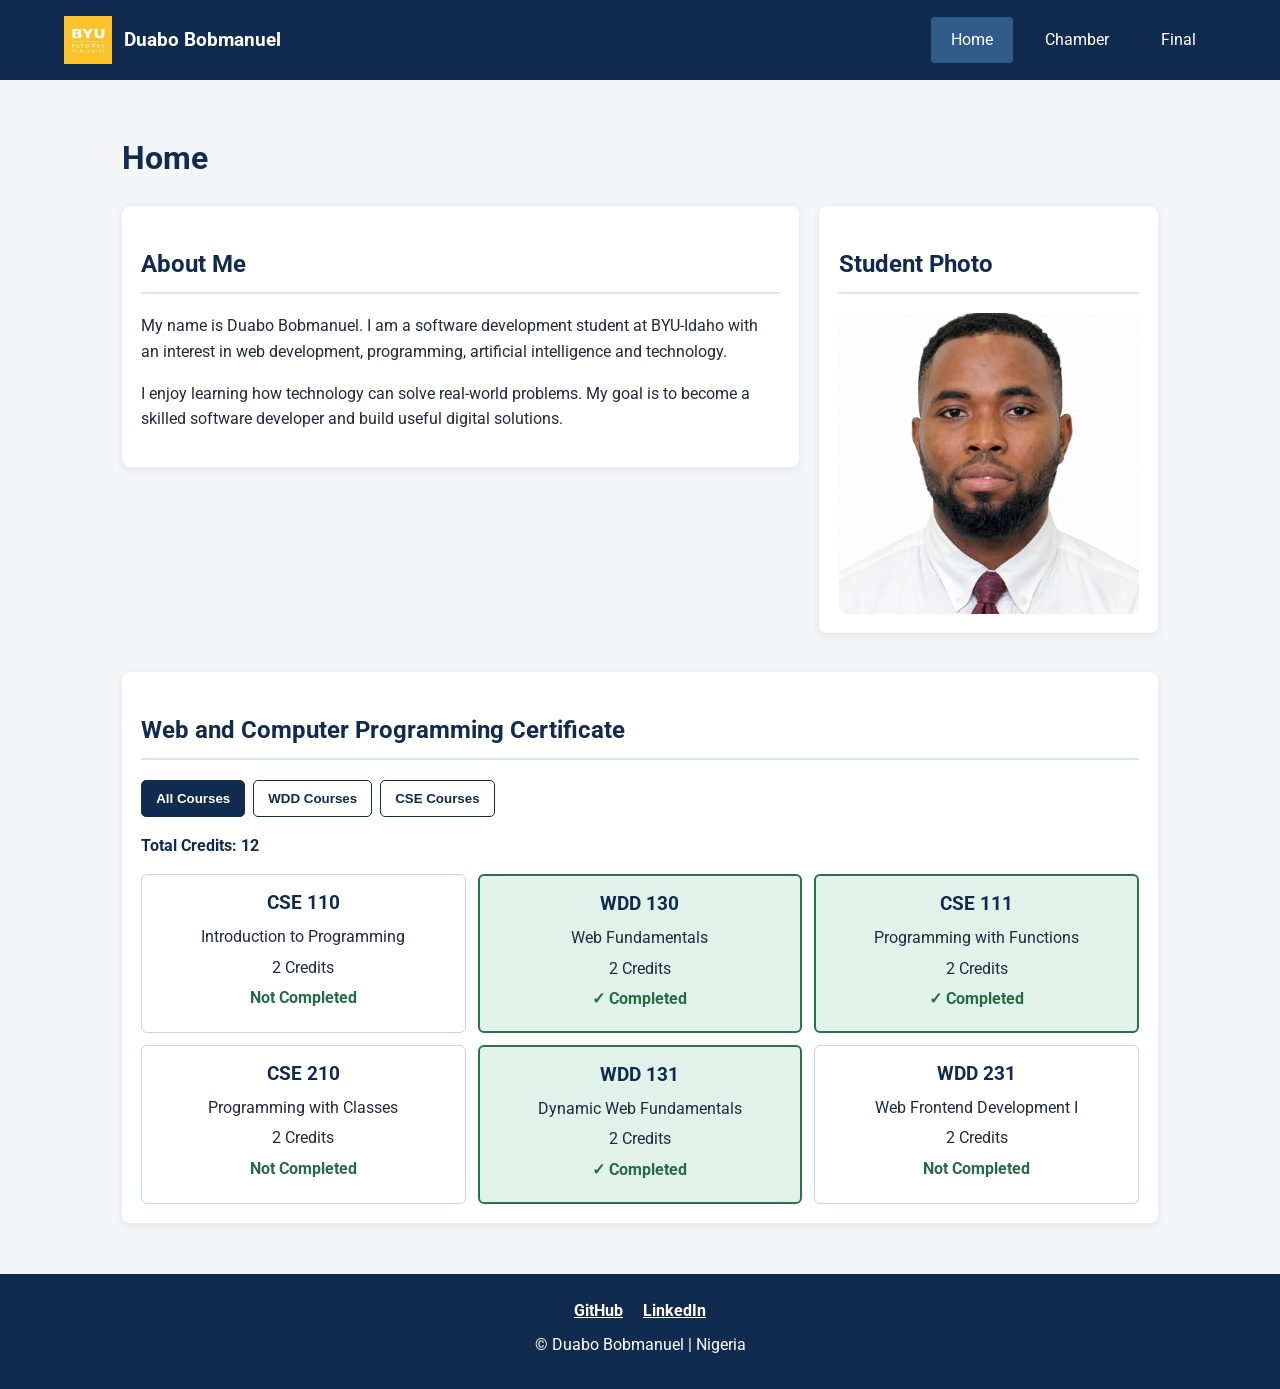
==== index.html @ 14188f25 "commit home page" ====
<!DOCTYPE html>
<html lang="en">

<head>
    <meta charset="UTF-8">
    <meta name="viewport" content="width=device-width, initial-scale=1.0">
    <meta name="description"
        content="Duabo Bobmanuel's WDD 231 course homepage at BYU-Idaho, featuring web development coursework and completed classes.">
    <meta name="author" content="Duabo Bobmanuel">
    <title>Duabo Bobmanuel | WDD 231</title>

    <link rel="icon" href="images/favicon.ico">
    <link rel="preconnect" href="https://fonts.googleapis.com">
    <link rel="preconnect" href="https://fonts.gstatic.com" crossorigin>
    <link href="https://fonts.googleapis.com/css2?family=Roboto:wght@400;500;700&display=swap" rel="stylesheet">

    <link rel="stylesheet" href="styles/small.css">
    <link rel="stylesheet" href="styles/large.css">

    <script src="scripts/navigation.js" defer></script>
    <script src="scripts/date.js" defer></script>
    <script src="scripts/course.js" defer></script>
</head>

<body>
    <header>
        <div class="brand">
            <img src="images/byui-logo.jpg" alt="BYU-Idaho logo">
            <span>Duabo Bobmanuel</span>
        </div>

        <button id="menu-button" aria-label="Open navigation menu" aria-expanded="false" aria-controls="primary-nav">
            ☰
        </button>

        <nav id="primary-nav">
            <a href="index.html" class="active" aria-current="page">Home</a>
            <a href="chamber/index.html">Chamber</a>
            <a href="final/index.html">Final</a>
        </nav>
    </header>

    <main>
        <h1>Home</h1>

        <div class="main-grid">
            <section class="card about">
                <h2>About Me</h2>
                <p>
                    My name is Duabo Bobmanuel. I am a software development
                    student at BYU-Idaho with an interest in web development,
                    programming, artificial intelligence and technology.
                </p>
                <p>
                    I enjoy learning how technology can solve real-world
                    problems. My goal is to become a skilled software developer
                    and build useful digital solutions.
                </p>
            </section>

            <section class="card photo">
                <h2>Student Photo</h2>
                <img src="images/profile.jpg" alt="Portrait of Duabo Bobmanuel" class="profile-photo">
            </section>

            <section class="card certificate">
                <h2>Web and Computer Programming Certificate</h2>

                <div class="filters">
                    <button class="filter-btn selected" data-filter="ALL">All Courses</button>
                    <button class="filter-btn" data-filter="WDD">WDD Courses</button>
                    <button class="filter-btn" data-filter="CSE">CSE Courses</button>
                </div>

                <p id="credit-total" aria-live="polite"></p>

                <div id="course-container" class="course-grid"></div>
            </section>
        </div>
    </main>

    <footer>
        <div class="social-links">
            <a href="https://github.com/bobmanuel-duabo" target="_blank" rel="noopener noreferrer">GitHub</a>
            <a href="https://www.linkedin.com/in/duabo-a-bobmanuel-46910739a/" target="_blank"
                rel="noopener noreferrer">LinkedIn</a>
        </div>

        <p>
            &copy; <span id="currentyear"></span>
            Duabo Bobmanuel | Nigeria
        </p>

        <p id="lastModified"></p>
    </footer>
</body>

</html>
---- styles/small.css ----
* {
    box-sizing: border-box;
}

body {
    margin: 0;
    font-family: "Roboto", sans-serif;
    color: #202b3c;
    background: #f3f5f8;
    line-height: 1.6;
}

header {
    background: #102b4e;
    color: white;
    padding: 1rem;
}

.brand {
    display: flex;
    align-items: center;
    gap: 12px;
    font-size: 1.2rem;
    font-weight: 700;
}

.brand img {
    width: 48px;
    height: 48px;
    object-fit: contain;
}

#menu-button {
    display: block;
    margin: 12px 0 0 auto;
    padding: 8px 14px;
    background: #ffffff;
    color: #102b4e;
    border: none;
    border-radius: 5px;
    font-size: 1.5rem;
    cursor: pointer;
}

nav {
    display: none;
    flex-direction: column;
    margin-top: 12px;
}

nav.open {
    display: flex;
}

nav a {
    display: block;
    padding: 12px;
    color: white;
    text-decoration: none;
    border-radius: 4px;
}

nav a:hover,
nav a.active {
    background: #315b88;
}

main {
    max-width: 1100px;
    margin: auto;
    padding: 1rem;
}

h1 {
    color: #102b4e;
}

.card {
    background: white;
    padding: 1.2rem;
    margin-bottom: 1.2rem;
    border-radius: 8px;
    box-shadow: 0 2px 8px rgba(0, 0, 0, 0.08);
}

.card h2 {
    color: #102b4e;
    border-bottom: 2px solid #dce5ef;
    padding-bottom: 8px;
}

.profile-photo {
    display: block;
    width: 100%;
    max-width: 320px;
    height: auto;
    margin: auto;
    border-radius: 8px;
}

.filters {
    display: flex;
    flex-wrap: wrap;
    gap: 8px;
    margin-bottom: 1rem;
}

.filter-btn {
    padding: 10px 14px;
    border: 1px solid #102b4e;
    border-radius: 5px;
    background: white;
    color: #102b4e;
    font-weight: 700;
    cursor: pointer;
}

.filter-btn:hover,
.filter-btn.selected {
    background: #102b4e;
    color: white;
}

.course-grid {
    display: grid;
    grid-template-columns: 1fr;
    gap: 12px;
}

.course {
    padding: 14px;
    border: 1px solid #cbd5e1;
    border-radius: 6px;
    text-align: center;
    background: #ffffff;
}

.course.completed {
    background: #e0f2e9;
    border: 2px solid #28734a;
}

.course h3 {
    margin: 0;
    color: #102b4e;
}

.course p {
    margin: 5px 0;
}

.status {
    font-weight: 700;
    color: #246b43;
}

#credit-total {
    font-weight: 700;
    color: #102b4e;
}

footer {
    background: #102b4e;
    color: white;
    text-align: center;
    padding: 1.5rem;
}

footer p {
    margin: 8px;
}

.social-links {
    display: flex;
    justify-content: center;
    gap: 20px;
}

.social-links a {
    color: white;
    font-weight: 700;
}

.social-links a:hover {
    color: #b9d7f5;
}

@media (prefers-reduced-motion: reduce) {

    *,
    *::before,
    *::after {
        scroll-behavior: auto !important;
        animation-duration: 0.01ms !important;
        transition-duration: 0.01ms !important;
    }
}
---- styles/large.css ----
@media screen and (min-width: 700px) {

    header {
        display: flex;
        align-items: center;
        justify-content: space-between;
        padding: 1rem 5%;
    }

    #menu-button {
        display: none;
    }

    nav {
        display: flex;
        flex-direction: row;
        gap: 12px;
        margin: 0;
    }

    nav a {
        padding: 10px 20px;
    }

    main {
        padding: 2rem;
    }

    .main-grid {
        display: grid;
        grid-template-columns: 2fr 1fr;
        gap: 20px;
        align-items: start;
    }

    .about {
        grid-column: 1;
        grid-row: 1;
    }

    .photo {
        grid-column: 2;
        grid-row: 1;
    }

    .certificate {
        grid-column: 1 / 3;
    }

    .course-grid {
        grid-template-columns: repeat(3, 1fr);
    }
}
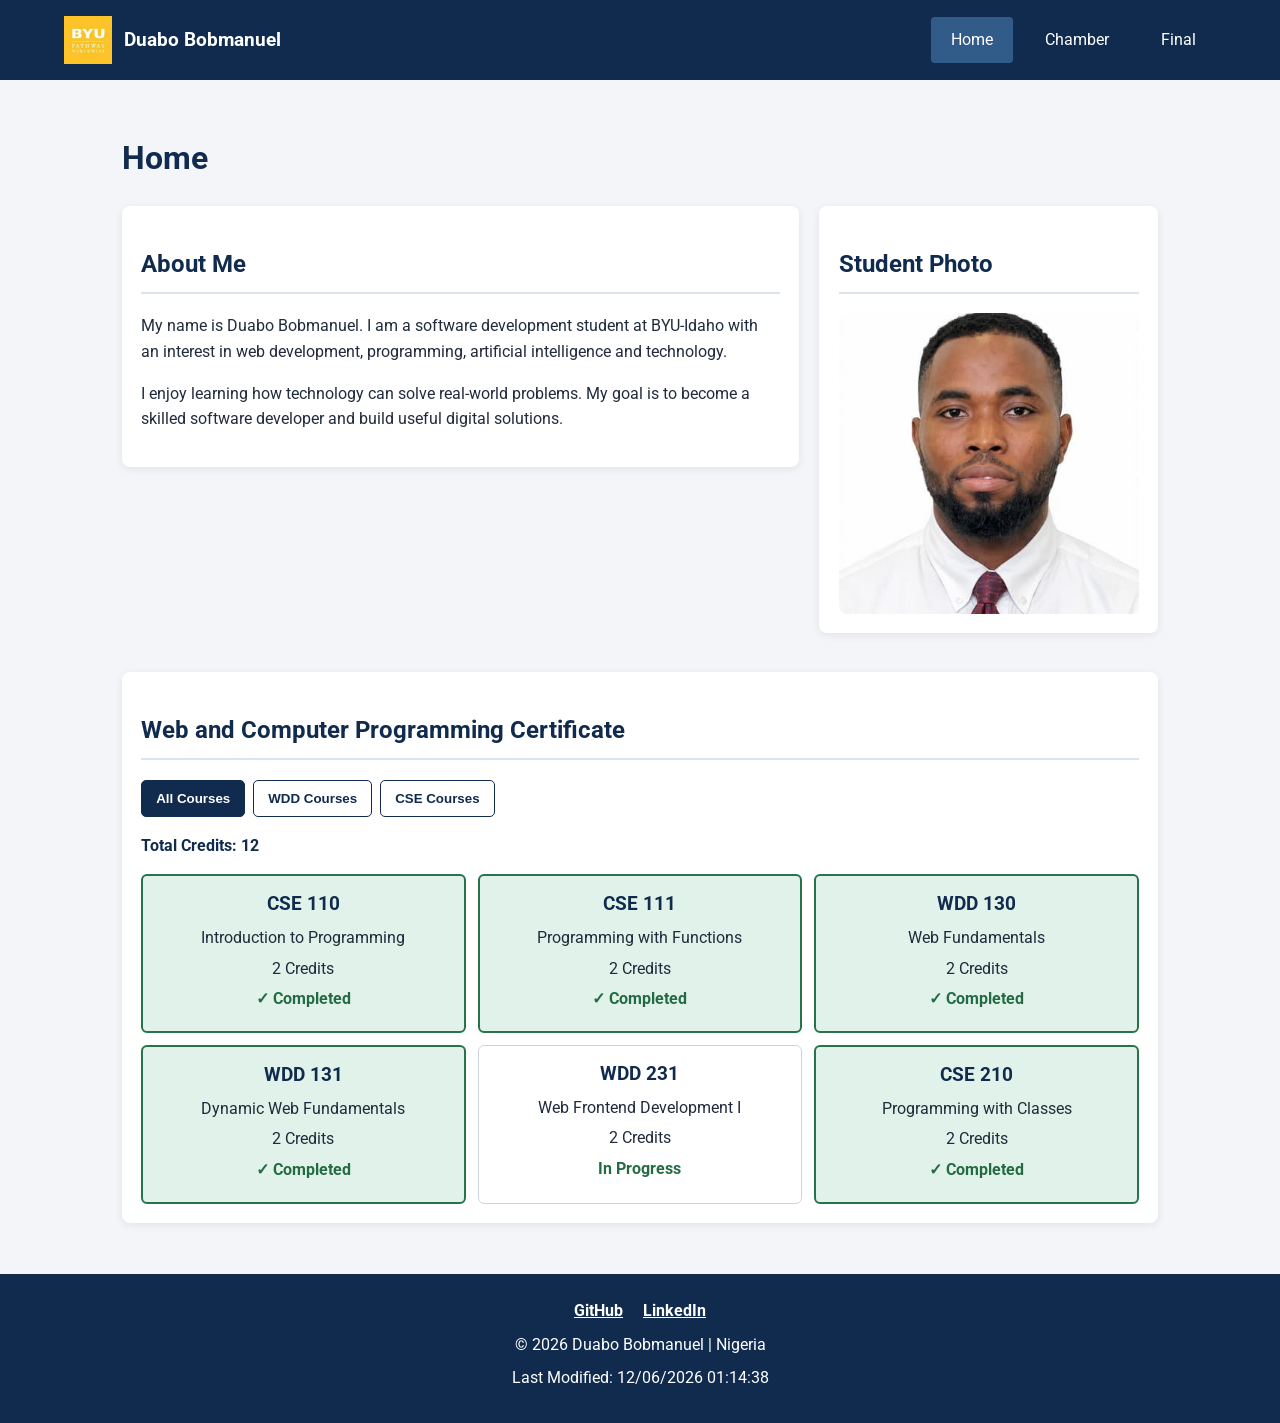
==== commit d384d00f: "commit" ====
--- a/index.html
+++ b/index.html
@@ -4,12 +4,14 @@
 <head>
     <meta charset="UTF-8">
     <meta name="viewport" content="width=device-width, initial-scale=1.0">
+
     <meta name="description"
-        content="Duabo Bobmanuel's WDD 231 course homepage at BYU-Idaho, featuring web development coursework and completed classes.">
+        content="Duabo Bobmanuel's WDD 231 course homepage at BYU-Idaho, featuring an introduction, web development coursework and completed classes.">
+
     <meta name="author" content="Duabo Bobmanuel">
+
     <title>Duabo Bobmanuel | WDD 231</title>
 
-    <link rel="icon" href="images/favicon.ico">
     <link rel="preconnect" href="https://fonts.googleapis.com">
     <link rel="preconnect" href="https://fonts.gstatic.com" crossorigin>
     <link href="https://fonts.googleapis.com/css2?family=Roboto:wght@400;500;700&display=swap" rel="stylesheet">
@@ -25,11 +27,12 @@
 <body>
     <header>
         <div class="brand">
-            <img src="images/byui-logo.jpg" alt="BYU-Idaho logo">
+            <img src="images/byui-logo.jpg" alt="BYU-Idaho logo" width="48" height="48">
             <span>Duabo Bobmanuel</span>
         </div>
 
-        <button id="menu-button" aria-label="Open navigation menu" aria-expanded="false" aria-controls="primary-nav">
+        <button id="menu-button" type="button" aria-label="Open navigation menu" aria-expanded="false"
+            aria-controls="primary-nav">
             ☰
         </button>
 
@@ -44,13 +47,16 @@
         <h1>Home</h1>
 
         <div class="main-grid">
+
             <section class="card about">
                 <h2>About Me</h2>
+
                 <p>
                     My name is Duabo Bobmanuel. I am a software development
                     student at BYU-Idaho with an interest in web development,
                     programming, artificial intelligence and technology.
                 </p>
+
                 <p>
                     I enjoy learning how technology can solve real-world
                     problems. My goal is to become a skilled software developer
@@ -60,30 +66,46 @@
 
             <section class="card photo">
                 <h2>Student Photo</h2>
-                <img src="images/profile.jpg" alt="Portrait of Duabo Bobmanuel" class="profile-photo">
+
+                <img src="images/profile.jpg" alt="Portrait of Duabo Bobmanuel" class="profile-photo" width="320"
+                    height="400">
             </section>
 
             <section class="card certificate">
                 <h2>Web and Computer Programming Certificate</h2>
 
                 <div class="filters">
-                    <button class="filter-btn selected" data-filter="ALL">All Courses</button>
-                    <button class="filter-btn" data-filter="WDD">WDD Courses</button>
-                    <button class="filter-btn" data-filter="CSE">CSE Courses</button>
+                    <button class="filter-btn selected" type="button" data-filter="ALL" aria-pressed="true">
+                        All Courses
+                    </button>
+
+                    <button class="filter-btn" type="button" data-filter="WDD" aria-pressed="false">
+                        WDD Courses
+                    </button>
+
+                    <button class="filter-btn" type="button" data-filter="CSE" aria-pressed="false">
+                        CSE Courses
+                    </button>
                 </div>
 
                 <p id="credit-total" aria-live="polite"></p>
 
                 <div id="course-container" class="course-grid"></div>
             </section>
+
         </div>
     </main>
 
     <footer>
         <div class="social-links">
-            <a href="https://github.com/bobmanuel-duabo" target="_blank" rel="noopener noreferrer">GitHub</a>
+            <a href="https://github.com/bobmanuel-duabo" target="_blank" rel="noopener noreferrer">
+                GitHub
+            </a>
+
             <a href="https://www.linkedin.com/in/duabo-a-bobmanuel-46910739a/" target="_blank"
-                rel="noopener noreferrer">LinkedIn</a>
+                rel="noopener noreferrer">
+                LinkedIn
+            </a>
         </div>
 
         <p>
